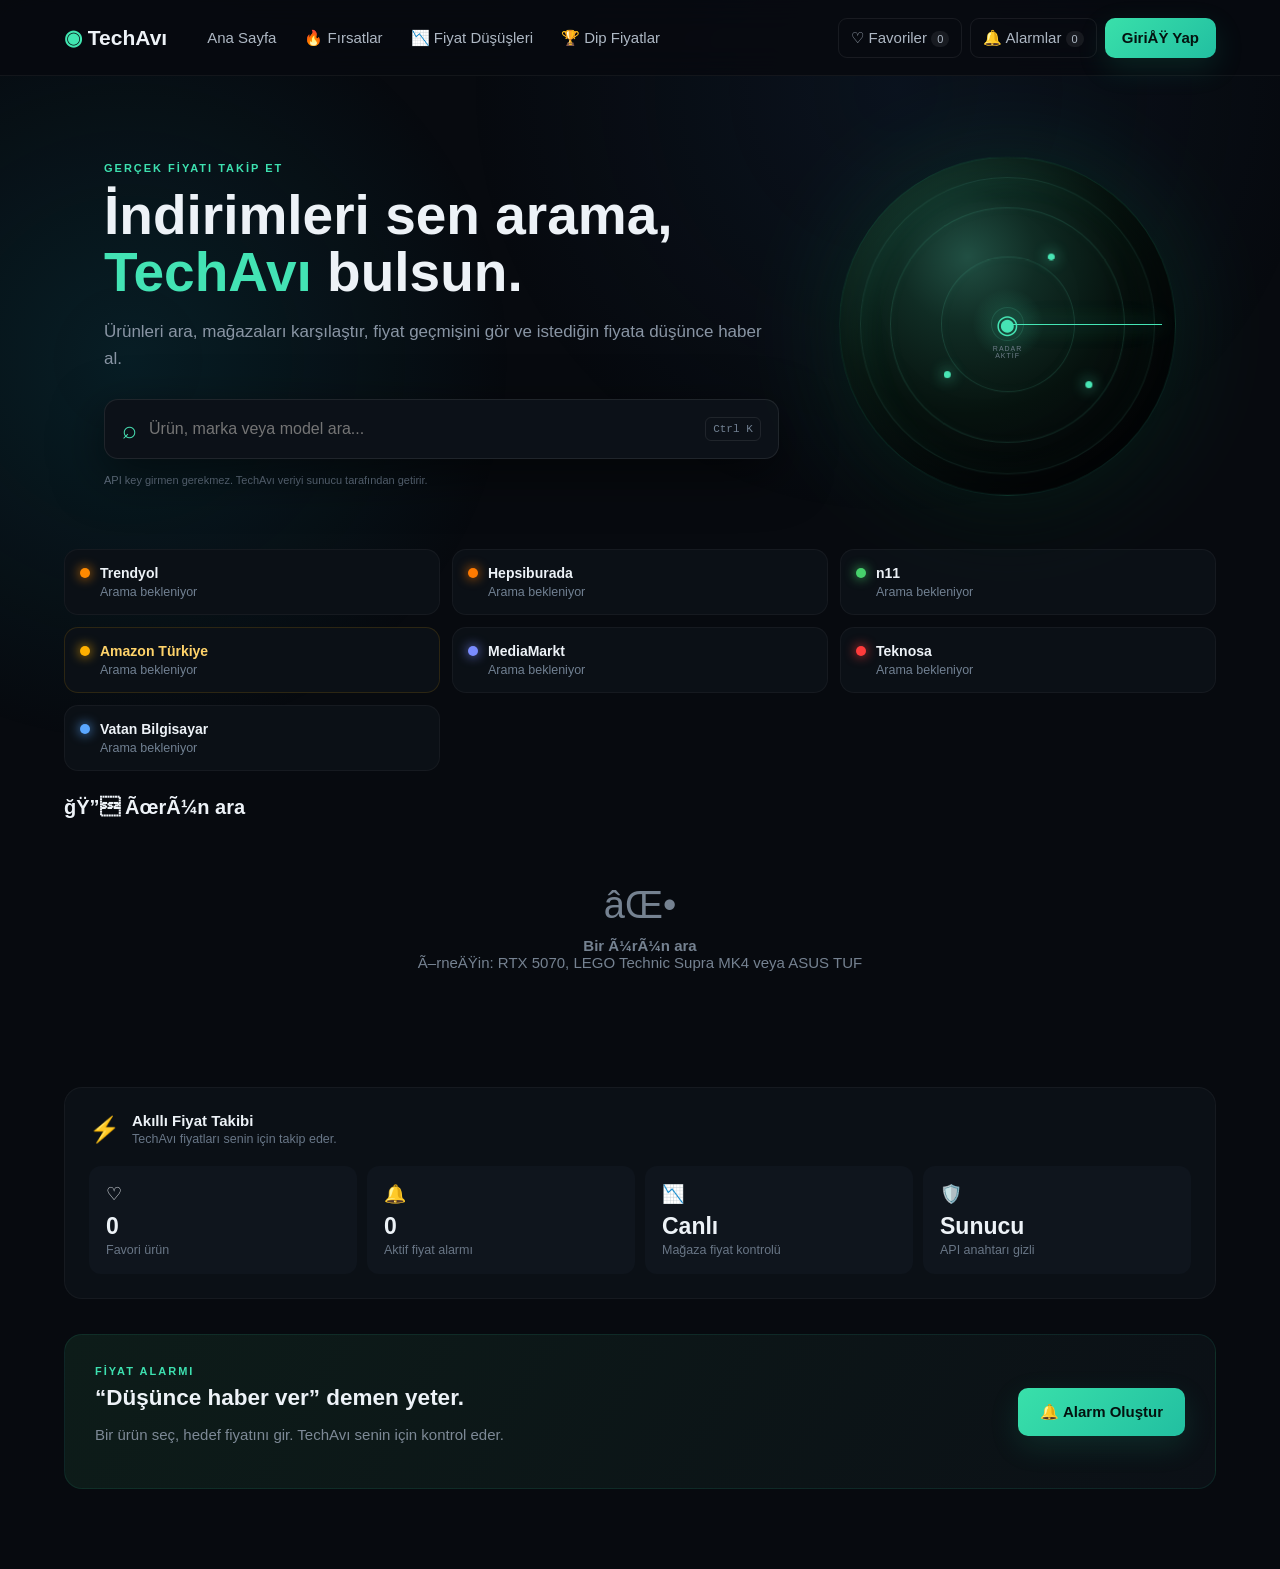
==== TECHAVIII_HIZLI_ARAMA/public/index.html @ 344e8104 "Add files via upload" ====
<!doctype html>
<html lang="tr">
<head>
<meta charset="utf-8">
<meta name="viewport" content="width=device-width,initial-scale=1">
<title>TechAvı — Akıllı Fiyat Takip</title>
<link rel="stylesheet" href="styles.css">
</head>
<body>
<div class="bg"></div>
<header>
  <div class="logo"><span>◉</span> TechAvı</div>
  <nav>
    <button data-page="home">Ana Sayfa</button>
    <button data-page="deals">🔥 Fırsatlar</button>
    <button data-page="drops">📉 Fiyat Düşüşleri</button>
    <button data-page="lowest">🏆 Dip Fiyatlar</button>
  </nav>
  <div class="head-actions">
    <button id="favBtn" class="ghost">♡ Favoriler <i id="favCount">0</i></button>
    <button id="alarmBtn" class="ghost">🔔 Alarmlar <i id="alarmCount">0</i></button>
    <button id="loginBtn" class="primary">Giriş Yap</button>
  </div>
</header>

<main>
<section class="hero">
  <div class="hero-copy">
    <div class="eyebrow">GERÇEK FİYATI TAKİP ET</div>
    <h1>İndirimleri sen arama,<br><em>TechAvı</em> bulsun.</h1>
    <p>Ürünleri ara, mağazaları karşılaştır, fiyat geçmişini gör ve istediğin fiyata düşünce haber al.</p>
    <div class="search-wrap">
      <div class="search"><span>⌕</span><input id="search" placeholder="Ürün, marka veya model ara..." autocomplete="off"><kbd>Ctrl K</kbd></div>
      <div id="suggestions" class="suggestions hidden"></div>
    </div>
    <div class="search-hint">API key girmen gerekmez. TechAvı veriyi sunucu tarafından getirir.</div>
  </div>
  <div class="radar-card">
    <div class="radar-ring r1"></div><div class="radar-ring r2"></div><div class="radar-ring r3"></div>
    <div class="radar-sweep"></div><div class="radar-dot d1"></div><div class="radar-dot d2"></div><div class="radar-dot d3"></div>
    <div class="radar-center">◉<small>RADAR<br>AKTİF</small></div>
  </div>
</section>

<section class="store-cards" aria-label="Mağaza sonuç sayıları">
  <button class="store-card" data-store="trendyol"><span class="store-dot trendyol"></span><strong>Trendyol</strong><small id="count-trendyol">Arama bekleniyor</small></button>
  <button class="store-card" data-store="hepsiburada"><span class="store-dot hepsiburada"></span><strong>Hepsiburada</strong><small id="count-hepsiburada">Arama bekleniyor</small></button>
  <button class="store-card" data-store="n11"><span class="store-dot n11"></span><strong>n11</strong><small id="count-n11">Arama bekleniyor</small></button>
  <button class="store-card amazon-card" data-store="amazon"><span class="store-dot amazon"></span><strong>Amazon Türkiye</strong><small id="count-amazon">Arama bekleniyor</small></button>
  <button class="store-card" data-store="mediamarkt"><span class="store-dot mediamarkt"></span><strong>MediaMarkt</strong><small id="count-mediamarkt">Arama bekleniyor</small></button>
  <button class="store-card" data-store="teknosa"><span class="store-dot teknosa"></span><strong>Teknosa</strong><small id="count-teknosa">Arama bekleniyor</small></button>
  <button class="store-card" data-store="vatan"><span class="store-dot vatan"></span><strong>Vatan Bilgisayar</strong><small id="count-vatan">Arama bekleniyor</small></button>
</section>

<section class="toolbar"><div><strong id="sectionTitle">🔎 Ürün ara</strong><span id="resultCount"></span></div></section>
<section id="grid" class="grid"></section>

<section class="dashboard"><div class="dash-title"><span>⚡</span><div><b>Akıllı Fiyat Takibi</b><small>TechAvı fiyatları senin için takip eder.</small></div></div>
  <div class="dash-cards">
    <div class="dash"><span>♡</span><b id="dashFav">0</b><small>Favori ürün</small></div>
    <div class="dash"><span>🔔</span><b id="dashAlarm">0</b><small>Aktif fiyat alarmı</small></div>
    <div class="dash"><span>📉</span><b>Canlı</b><small>Mağaza fiyat kontrolü</small></div>
    <div class="dash"><span>🛡️</span><b>Sunucu</b><small>API anahtarı gizli</small></div>
  </div>
</section>

<section class="cta">
  <div><div class="eyebrow">FİYAT ALARMI</div><h2>“Düşünce haber ver” demen yeter.</h2><p>Bir ürün seç, hedef fiyatını gir. TechAvı senin için kontrol eder.</p></div>
  <button id="ctaBtn" class="primary big">🔔 Alarm Oluştur</button>
</section>
</main>

<div id="modal" class="modal hidden"><div class="modal-box"><button class="close">×</button><div id="modalBody"></div></div></div>
<div id="toast"></div>
<script src="push-client.js?v=4"></script>
<script src="app.js?v=4"></script>
</body></html>
---- TECHAVIII_HIZLI_ARAMA/public/styles.css ----
*{box-sizing:border-box}body{margin:0;background:#070a0f;color:#edf2f7;font:15px Inter,Segoe UI,Arial,sans-serif}.bg{position:fixed;inset:0;z-index:-2;background:radial-gradient(circle at 70% 10%,#11243b55,transparent 35%),radial-gradient(circle at 10% 40%,#0b5a6840,transparent 30%)}button{font:inherit;color:inherit;border:0;cursor:pointer}header{height:76px;display:flex;align-items:center;gap:28px;padding:0 5vw;border-bottom:1px solid #ffffff0d;background:#070a0fdd;backdrop-filter:blur(16px);position:sticky;top:0;z-index:20}.logo{font-weight:800;font-size:21px;white-space:nowrap}.logo span{color:#41e6b1}.logo b{font-size:10px;color:#41e6b1;background:#41e6b11c;padding:4px 6px;border-radius:6px}nav{display:flex;gap:4px;flex:1}nav button,.ghost,.chips button,.sorts button{background:transparent;padding:10px 12px;border-radius:9px;color:#aeb8c4}nav button:hover,.ghost:hover,.chips button:hover,.sorts button:hover{background:#ffffff0a;color:#fff}.head-actions{display:flex;gap:8px}.ghost{border:1px solid #ffffff12}.ghost i{font-style:normal;background:#ffffff12;border-radius:10px;padding:2px 6px;font-size:11px}.primary{background:linear-gradient(135deg,#39e0aa,#22bfa1);color:#04120f;padding:11px 17px;border-radius:10px;font-weight:800;box-shadow:0 10px 30px #20d2a122}.hero{max-width:1200px;margin:0 auto;padding:78px 5vw 55px;display:flex;align-items:center;justify-content:space-between;gap:60px}.hero-copy{max-width:720px}.eyebrow{color:#3de1b0;font-size:11px;font-weight:900;letter-spacing:2px}.hero h1{font-size:55px;line-height:1.04;margin:13px 0}.hero h1 em{font-style:normal;color:#43e3b4}.hero p{color:#8995a4;font-size:17px;line-height:1.6}.search{height:60px;border:1px solid #ffffff15;background:#0c1118;border-radius:14px;display:flex;align-items:center;padding:0 17px;margin:27px 0 15px;box-shadow:0 15px 50px #0008}.search span{font-size:25px;color:#48dfb2}.search input{flex:1;background:none;border:0;outline:0;color:white;font-size:16px;padding:0 12px}.search kbd{font-size:11px;color:#718092;border:1px solid #ffffff15;padding:5px 7px;border-radius:6px}.chips{display:flex;gap:6px;flex-wrap:wrap}.chips button.active{background:#38dca91b;color:#52e8ba;border:1px solid #38dca933}.radar-card{width:310px;height:310px;border-radius:50%;position:relative;background:radial-gradient(circle,#123328 0,#09130f 38%,#070a0f 70%);border:1px solid #2ad9a422;box-shadow:0 0 90px #20d6a018}.radar-ring{position:absolute;border:1px solid #3de1b022;border-radius:50%;inset:15%}.r2{inset:30%}.r3{inset:45%}.radar-sweep{position:absolute;left:50%;top:50%;width:46%;height:1px;background:#45e5b5;transform-origin:left;animation:sweep 3s linear infinite;box-shadow:0 0 18px #45e5b5}.radar-dot{position:absolute;width:7px;height:7px;background:#48e5b4;border-radius:50%;box-shadow:0 0 14px #48e5b4}.d1{left:62%;top:29%}.d2{left:31%;top:64%}.d3{left:73%;top:67%}.radar-center{position:absolute;inset:42%;display:grid;place-items:center;color:#46e4b4;font-size:26px}.radar-center small{position:absolute;top:58px;text-align:center;font-size:7px;letter-spacing:1px;color:#6d7c88}@keyframes sweep{to{transform:rotate(360deg)}}main{max-width:1300px;margin:auto}.toolbar{padding:0 5vw 18px;display:flex;justify-content:space-between;align-items:center}.toolbar strong{font-size:20px}.toolbar span{color:#647384;margin-left:10px}.sorts{display:flex;background:#0b1016;border:1px solid #ffffff0c;border-radius:10px;padding:3px}.sorts button.active{background:#182129;color:#fff}.grid{padding:0 5vw;display:grid;grid-template-columns:repeat(4,minmax(0,1fr));gap:15px;align-items:stretch}.card{background:#0b1016;border:1px solid #ffffff0b;border-radius:15px;overflow:hidden;transition:transform .2s,border-color .2s,box-shadow .2s;cursor:pointer;display:flex;flex-direction:column;min-width:0}.card:hover{transform:translateY(-4px);border-color:#3de1b033;box-shadow:0 20px 50px #0006}.pic{height:210px;display:grid;place-items:center;font-size:66px;background:linear-gradient(135deg,#0e1720,#0a0d12);position:relative;padding:18px}.image-frame{width:100%;height:100%;display:grid;place-items:center;overflow:hidden}.product-image{display:block;width:100%;height:100%;object-fit:contain;object-position:center;transition:transform .25s ease}.card:hover .product-image{transform:scale(1.035)}.discount{position:absolute;top:12px;left:12px;background:#163e34;color:#54e4b9;border:1px solid #39d8a51f;padding:5px 8px;border-radius:7px;font-size:11px;font-weight:800}.heart{position:absolute;right:10px;top:10px;width:34px;height:34px;border-radius:9px;background:#0007;color:#b7c0c8}.heart.on{color:#49e5b4;background:#173a32}.info{padding:15px;display:flex;flex-direction:column;flex:1;min-width:0}.cat{color:#637487;font-size:10px;text-transform:uppercase;letter-spacing:1px;min-height:13px}.name{height:42px;margin:6px 0 12px;font-weight:750;line-height:1.3;display:-webkit-box;-webkit-line-clamp:2;-webkit-box-orient:vertical;overflow:hidden;word-break:break-word}.price-line{min-height:31px;display:flex;align-items:baseline;gap:7px;flex-wrap:wrap}.price{font-size:23px;font-weight:900;white-space:nowrap}.old{text-decoration:line-through;color:#596675;font-size:12px;margin-left:7px}.store{font-size:11px;color:#7d8b99;margin-top:8px;min-height:15px;white-space:nowrap;overflow:hidden;text-overflow:ellipsis}.card-actions{display:flex;margin-top:10px}.store-link{display:flex;align-items:center;justify-content:center;width:100%;min-height:38px;padding:9px 12px;border-radius:9px;background:linear-gradient(135deg,#39e0aa,#22bfa1);color:#04120f;font-size:12px;font-weight:900;text-decoration:none;border:1px solid #39e0aa55;box-shadow:0 8px 20px #20d2a11a;transition:transform .15s,filter .15s,box-shadow .15s}.store-link:hover{filter:brightness(1.06);transform:translateY(-1px);box-shadow:0 10px 25px #20d2a133}.store-link.disabled{background:#151d25;color:#667584;border-color:#ffffff0a;cursor:not-allowed;box-shadow:none}.bar{height:4px;background:#182028;border-radius:5px;margin-top:auto;padding-top:12px;box-sizing:content-box;overflow:hidden}.bar i{display:block;height:4px;background:#39ddb0;border-radius:5px}.dashboard{margin:70px 5vw 35px;padding:24px;border:1px solid #ffffff0b;background:#0b1016;border-radius:18px}.dash-title{display:flex;gap:12px;align-items:center}.dash-title>span{font-size:25px;color:#42e3b2}.dash-title b{display:block}.dash-title small{color:#687687}.dash-cards{display:grid;grid-template-columns:repeat(4,1fr);gap:10px;margin-top:20px}.dash{padding:17px;background:#0f151d;border-radius:12px}.dash span{font-size:18px}.dash b{display:block;font-size:23px;margin-top:8px}.dash small{color:#697686}.cta{margin:35px 5vw 80px;padding:30px;border-radius:18px;border:1px solid #2bd5a51b;background:linear-gradient(120deg,#0d1c19,#0b1016);display:flex;justify-content:space-between;align-items:center}.cta h2{margin:8px 0}.cta p{color:#7d8996}.big{padding:15px 22px}.modal{position:fixed;inset:0;background:#000b;display:grid;place-items:center;padding:20px;z-index:50}.hidden{display:none}.modal-box{width:min(760px,100%);max-height:90vh;overflow:auto;background:#0c1219;border:1px solid #ffffff16;border-radius:18px;padding:28px;position:relative;box-shadow:0 30px 100px #000}.close{position:absolute;right:15px;top:12px;background:#ffffff0a;border-radius:8px;width:34px;height:34px;font-size:22px}.detail-head{display:flex;gap:20px}.detail-emoji{font-size:80px;width:230px;height:230px;flex:0 0 230px;display:grid;place-items:center;background:#101821;border-radius:14px;padding:16px}.detail-emoji .image-frame{width:100%;height:100%}.detail-image{width:100%;height:100%;object-fit:contain}.detail-main{min-width:0;flex:1}.detail h2{margin:3px 0 8px}.detail-price{font-size:32px;font-weight:900}.analysis{margin:22px 0;padding:15px;background:#101820;border-radius:12px}.history{display:flex;align-items:end;gap:8px;height:120px;margin-top:15px}.history i{flex:1;background:#32d9aa55;border-radius:4px 4px 0 0;min-height:8px}.stores{display:grid;gap:8px;margin-top:15px}.store-row{display:flex;justify-content:space-between;align-items:center;background:#10161e;padding:12px;border-radius:10px}.actions{display:flex;gap:8px;margin-top:18px}.actions button{flex:1;padding:12px;border-radius:9px;background:#172029}.actions .primary{background:#39ddb0;color:#06130f}.alarm-form{display:flex;gap:8px;margin-top:14px}.alarm-form input{flex:1;background:#080c11;border:1px solid #ffffff18;color:white;padding:11px;border-radius:9px}#toast{position:fixed;right:25px;bottom:25px;background:#13231f;border:1px solid #39ddb055;color:#d9fff3;padding:13px 16px;border-radius:10px;transform:translateY(90px);opacity:0;transition:.25s;z-index:100}#toast.show{transform:none;opacity:1}@media(max-width:1000px){.grid{grid-template-columns:repeat(2,1fr)}.radar-card{display:none}nav{display:none}.dash-cards{grid-template-columns:repeat(2,1fr)}}@media(max-width:600px){.hero{padding-top:45px}.hero h1{font-size:39px}.grid{grid-template-columns:1fr}.head-actions .ghost{display:none}.toolbar{display:block}.sorts{margin-top:12px;overflow:auto}.cta{display:block}.cta .primary{margin-top:15px;width:100%}.dash-cards{grid-template-columns:1fr}.detail-head{display:block}.detail-emoji{width:100%}}

.loading-grid{min-height:260px;display:flex;flex-direction:column;align-items:center;justify-content:center;gap:14px;color:#738091}.loading-spinner{width:28px;height:28px;border:3px solid #ffffff12;border-top-color:#42e3b2;border-radius:50%;animation:spin .8s linear infinite}@keyframes spin{to{transform:rotate(360deg)}}


/* V7.1 instant product modal / stable layout */
body.modal-open{overflow:hidden}
.modal{backdrop-filter:blur(6px)}
.modal-box{width:min(900px,calc(100vw - 32px));max-height:min(88vh,820px);overflow-y:auto;overflow-x:hidden;padding:26px;scrollbar-gutter:stable}
.detail-head{display:grid;grid-template-columns:minmax(230px,310px) minmax(0,1fr);align-items:start;gap:24px}
.detail-emoji{width:100%;height:310px;min-width:0;flex:none;overflow:hidden}
.detail-emoji .image-frame{min-width:0;min-height:0}
.detail-image{display:block;width:100%;height:100%;object-fit:contain;object-position:center}
.detail-main{min-width:0;padding-top:3px}
.detail-main h2{font-size:24px;line-height:1.25;overflow-wrap:anywhere;display:-webkit-box;-webkit-box-orient:vertical;-webkit-line-clamp:3;overflow:hidden;max-width:100%;margin:4px 0 12px}
.detail-price{line-height:1.05;margin:6px 0 8px;white-space:nowrap;overflow:hidden;text-overflow:ellipsis}
.offer-head{display:flex;align-items:center;justify-content:space-between;gap:12px;margin-top:22px}
.offer-head h3{margin:0;min-width:0}
#detailStatus{font-size:11px;color:#6f8190;white-space:nowrap}
.stores{min-width:0}
.store-row{min-width:0;gap:14px}
.store-row>span{min-width:0;overflow-wrap:anywhere}
.store-row>b{flex:0 0 auto;white-space:nowrap}
.skeleton-row{position:relative;overflow:hidden}
.skeleton-row:after{content:"";position:absolute;inset:0;background:linear-gradient(90deg,transparent,#ffffff08,transparent);transform:translateX(-100%);animation:skeleton 1.2s infinite}
@keyframes skeleton{to{transform:translateX(100%)}}
@media(max-width:700px){.modal{padding:10px}.modal-box{width:100%;max-height:94vh;padding:18px}.detail-head{grid-template-columns:1fr;gap:16px}.detail-emoji{height:240px}.detail-main h2{font-size:20px}.actions{position:sticky;bottom:0;background:#0c1219;padding-top:8px}.offer-head{align-items:flex-start;flex-direction:column;gap:5px}}

/* V7.6 store switcher + live cross-store comparison */
.store-switcher{display:grid;grid-template-columns:repeat(3,minmax(0,1fr));gap:12px;margin:2px 0 2px}
.store-switch-card{background:#0b1016;border:1px solid #ffffff10;border-radius:14px;padding:15px;text-align:left;transition:.2s;min-width:0}
.store-switch-card:hover,.store-switch-card.active{border-color:#3de1b055;background:#0e1718;transform:translateY(-2px)}
.store-switch-top{display:flex;justify-content:space-between;gap:8px;align-items:center}.store-switch-top b{font-size:14px}.store-switch-top span{font-size:11px;color:#708091}
.store-switch-price{font-size:21px;font-weight:900;margin-top:10px;white-space:nowrap;overflow:hidden;text-overflow:ellipsis}.store-switch-card small{display:block;color:#667584;margin-top:5px;white-space:nowrap;overflow:hidden;text-overflow:ellipsis}
.comparison-title{display:flex;align-items:center;justify-content:space-between;gap:12px;margin:8px 0 0;padding:0 2px}.comparison-title b{display:block}.comparison-title small{display:block;color:#667584;margin-top:3px}.all-stores-btn{background:#101820;border:1px solid #ffffff10;padding:8px 11px;border-radius:9px;color:#9ba8b5}.all-stores-btn.active{border-color:#3de1b055;color:#52e8ba}
.comparison-row{border:1px solid transparent}.comparison-row.cheapest{border-color:#38dca944;background:#10231f}.comparison-row.cheapest b{color:#52e8ba}.comparison-row b{font-size:16px}
@media(max-width:700px){.store-switcher{grid-template-columns:1fr}.comparison-title{align-items:flex-start;flex-direction:column}}

/* V7.7 store cards: show result counts, never a representative price. */
.store-switch-count{font-size:1.35rem;font-weight:800;letter-spacing:-.02em;margin:10px 0 4px;color:#eef5f8}
.store-switch-card small{display:block;line-height:1.35}
/* V8 gelişmiş arama, filtreler, hesap ve admin */
.search-wrap{position:relative;max-width:760px}.suggestions{position:absolute;left:0;right:0;top:calc(100% + 8px);z-index:30;background:#0b1118;border:1px solid #ffffff15;border-radius:12px;overflow:hidden;box-shadow:0 20px 60px #0008}.suggestions button{display:block;width:100%;text-align:left;padding:12px 15px;background:transparent;border:0;border-bottom:1px solid #ffffff08;color:#cbd5df}.suggestions button:hover{background:#14201f;color:#50e5b7}.filter-panel{margin:0 5vw 18px;padding:16px;background:#0b1016;border:1px solid #ffffff0b;border-radius:15px}.filter-head{display:flex;justify-content:space-between;align-items:center;gap:12px}.filter-head b{display:block}.filter-head small{display:block;color:#697888;margin-top:4px}.filter-head button{background:#101820;border:1px solid #ffffff12;border-radius:8px;padding:8px 12px;color:#aeb9c3}.filter-grid{display:grid;grid-template-columns:repeat(4,minmax(0,1fr));gap:10px;margin-top:14px}.filter-grid label{font-size:11px;color:#7d8c9b}.filter-grid input,.filter-grid select{display:block;width:100%;box-sizing:border-box;margin-top:6px;background:#080d12;border:1px solid #ffffff12;border-radius:9px;color:#eaf2f6;padding:10px}.filter-grid .check{display:flex;align-items:center;gap:8px;padding-top:24px;color:#a7b3bf}.filter-grid .check input{width:auto;margin:0}.filter-apply{margin-top:20px;padding:10px 15px}.compare-bar{grid-column:1/-1;display:flex;justify-content:center;margin:-4px 0 10px}.compare-bar span{opacity:.7}.op-badge{position:absolute;left:12px;bottom:12px;padding:5px 8px;border-radius:7px;font-size:10px;font-weight:800;border:1px solid #ffffff10}.op-badge.hot{background:#3b2920;color:#ffbf75}.op-badge.good{background:#18302c;color:#57e3bb}.mini-meta{font-size:10px;color:#718190;margin-top:5px}.detail-sub{font-size:12px;color:#82909d}.action-link{display:inline-flex;align-items:center;padding:12px;border-radius:9px;background:#111b23;color:#4ce3b5;text-decoration:none}.analysis-grid{display:grid;grid-template-columns:repeat(3,1fr);gap:10px}.analysis-grid div{background:#0b1117;border-radius:10px;padding:12px}.analysis-grid b,.analysis-grid strong{display:block}.analysis-grid b{font-size:11px;color:#748493}.analysis-grid strong{font-size:17px;margin-top:6px}.history-bars{height:130px;display:flex;align-items:flex-end;gap:3px;margin-top:14px;padding:8px;background:#0a1016;border-radius:10px}.history-bars i{flex:1;min-width:3px;background:#39ddb0;opacity:.65;border-radius:3px 3px 0 0}.history-meta{display:flex;justify-content:space-between;gap:10px;margin-top:8px;font-size:11px;color:#72808e}.empty-history{padding:25px 5px;color:#718090;font-size:12px}.auth-box{max-width:420px;margin:auto}.auth-tabs{display:flex;background:#0a1016;border-radius:10px;padding:3px;margin-bottom:16px}.auth-tabs button{flex:1;background:transparent;border:0;padding:10px;border-radius:8px;color:#8c9aa8}.auth-tabs button.active{background:#17231f;color:#51e4b7}.auth-box input{display:block;width:100%;box-sizing:border-box;background:#080d12;border:1px solid #ffffff12;color:#fff;padding:12px;border-radius:9px;margin:9px 0}.auth-box #authSubmit{width:100%;margin-top:8px}.account-panel{max-width:500px;margin:auto}.account-panel p{color:#718090}.account-actions{display:flex;gap:8px}.account-actions button{flex:1;padding:12px;border-radius:9px}.admin-head{display:flex;justify-content:space-between;gap:12px;align-items:flex-start}.admin-head h2{margin:0}.admin-head p{color:#718090}.admin-head button{background:#111b23;border:1px solid #ffffff12;color:#aeb9c3;border-radius:9px;padding:9px 12px}.admin-stats{display:grid;grid-template-columns:repeat(5,1fr);gap:8px;margin:18px 0}.admin-stats div{background:#10171f;border-radius:10px;padding:13px}.admin-stats b,.admin-stats span{display:block}.admin-stats b{font-size:20px}.admin-stats span{font-size:10px;color:#718090;margin-top:5px}.admin-users{display:grid;gap:7px}
@media(max-width:900px){.filter-grid{grid-template-columns:repeat(2,1fr)}.admin-stats{grid-template-columns:repeat(2,1fr)}}
@media(max-width:600px){.filter-grid{grid-template-columns:1fr}.filter-grid .check{padding-top:8px}.analysis-grid{grid-template-columns:1fr}.history-meta{display:block}.history-meta span{display:block;margin-top:4px}.admin-stats{grid-template-columns:1fr}.account-actions{display:block}.account-actions button{width:100%;margin-top:8px}}

/* TechAvıV1 final UI */
.radar-card{width:340px;height:340px;border-radius:50%;overflow:hidden;transform:perspective(900px) rotateX(4deg);background:radial-gradient(circle at 38% 30%,#214f43 0,#102c24 22%,#07130f 50%,#05080b 76%);box-shadow:inset -28px -24px 55px #0009,inset 16px 14px 40px #5affcf10,0 0 100px #20d6a022,0 28px 70px #0008}
.radar-card:before{content:'';position:absolute;inset:6%;border-radius:50%;border:1px solid #7af9d31a;box-shadow:inset 0 0 30px #55e7b00c}
.radar-ring{border-color:#63e8bd25;box-shadow:inset 0 0 12px #50e0b008}
.radar-sweep{box-shadow:0 0 20px #45e5b5,0 0 45px #45e5b544}
.radar-center{inset:39%;background:radial-gradient(circle,#4ae7b533,transparent 68%);border-radius:50%;}
.alarm-success{padding:13px;border-radius:10px;background:#123126;color:#8ff3d1;border:1px solid #39ddb033;margin-bottom:10px}
.secondary{background:#111b23;border:1px solid #ffffff12;padding:10px 14px;border-radius:9px;color:#d8e1e8}
.verification-box{text-align:center;max-width:460px;margin:auto;padding:12px}.verification-icon{font-size:48px}.verification-box p{color:#7e8c99;line-height:1.6}.verification-link{display:block;margin:14px 0;padding:11px;border-radius:9px;background:#123027;color:#5de8ba;text-decoration:none}.verification-box button{display:block;width:100%;margin-top:9px;padding:11px;border-radius:9px}.verification-box #resendVerification{background:linear-gradient(135deg,#39e0aa,#22bfa1);color:#04120f;font-weight:800}
@media(max-width:1000px){.radar-card{display:none}}

/* TechAvı V3-style store/search additions */
.search-wrap{position:relative}
.search-hint{font-size:11px;color:#647384;margin-top:7px}
.suggestions{position:absolute;left:0;right:0;top:67px;background:#0c1219;border:1px solid #ffffff16;border-radius:12px;overflow:hidden;z-index:30;box-shadow:0 20px 50px #0008}
.suggestions button{display:block;width:100%;text-align:left;background:transparent;padding:11px 14px;color:#c9d2db;border-bottom:1px solid #ffffff08}
.suggestions button:hover{background:#ffffff08;color:#52e8ba}
.hidden{display:none!important}
.store-cards{padding:0 5vw 25px;display:grid;grid-template-columns:repeat(3,minmax(0,1fr));gap:12px}
.store-card{background:#0b1016;border:1px solid #ffffff0b;border-radius:14px;padding:15px;text-align:left;display:grid;grid-template-columns:auto 1fr;column-gap:10px;align-items:center;transition:.2s}
.store-card:hover,.store-card.active{border-color:#3de1b055;background:#0e1718;transform:translateY(-2px)}
.store-card strong{font-size:14px}.store-card small{grid-column:2;color:#718092;margin-top:4px}.store-dot{width:10px;height:10px;border-radius:50%;display:block;box-shadow:0 0 12px currentColor}.store-dot.trendyol{color:#ff8a00;background:#ff8a00}.store-dot.hepsiburada{color:#ff7a00;background:#ff7a00}.store-dot.n11{color:#47d16c;background:#47d16c}.store-dot.mediamarkt{color:#7a8cff;background:#7a8cff}.store-dot.teknosa{color:#ff3b3b;background:#ff3b3b}.store-dot.vatan{color:#5aa7ff;background:#5aa7ff}.store-dot.amazon{color:#ffb000;background:#ffb000}.amazon-card{border-color:#ffb00022}.amazon-card strong{color:#ffd36a}
.store-card.active strong{color:#52e8ba}
.loading-grid{min-height:260px;display:flex;flex-direction:column;align-items:center;justify-content:center;gap:14px;color:#738091;grid-column:1/-1}.loading-spinner{width:28px;height:28px;border:3px solid #ffffff12;border-top-color:#42e3b2;border-radius:50%;animation:spin .8s linear infinite}@keyframes spin{to{transform:rotate(360deg)}}
.empty-grid{grid-column:1/-1;min-height:180px;display:grid;place-items:center;text-align:center;color:#758291;padding:30px}
.filter-note{grid-column:1/-1;color:#708091;font-size:12px;margin-top:-6px}
@media(max-width:700px){.store-cards{grid-template-columns:1fr}.suggestions{top:67px}}
.auth-box{display:flex;flex-direction:column;gap:12px}.auth-box input{background:#080c11;border:1px solid #ffffff18;color:#fff;padding:12px;border-radius:9px;outline:0}.auth-tabs{display:flex;gap:7px;margin-bottom:5px}.auth-tabs button{background:#101820;padding:10px 13px;border-radius:9px}.auth-tabs .active{background:#18352f;color:#52e8ba}.auth-box .primary{width:100%}.msg{min-height:20px;color:#ff9b9b;font-size:13px}.danger{background:#321b20;color:#ffb1b8;padding:8px 10px;border-radius:8px}.cheapest{border:1px solid #38dca944!important;background:#10231f!important}.modal-open{overflow:hidden}.offer-head{display:flex;align-items:center;justify-content:space-between;gap:12px;margin-top:22px}.offer-head h3{margin:0}.offer-head span{font-size:11px;color:#6f8190}


/* Fiyat alarmı düzeltmesi */
.alarm-box{width:min(620px,92vw);max-width:620px}
.alarm-form{display:grid;grid-template-columns:1fr auto;gap:12px;align-items:end;margin-top:18px}
.alarm-form label{grid-column:1/-1;display:block;font-size:13px;font-weight:700;color:#aebbc7;margin-bottom:-5px}
.alarm-form input#targetPrice{width:100%;min-width:0;height:56px;padding:0 16px;border-radius:12px;border:1px solid #ffffff22;background:#0d141c;color:#f4f8fb;font-size:20px;font-weight:700;outline:none;box-sizing:border-box}
.alarm-form input#targetPrice:focus{border-color:#39ddb0;box-shadow:0 0 0 3px #39ddb01c}
.alarm-form input#targetPrice::placeholder{color:#718090;font-size:16px}
.alarm-form button#saveAlarm{height:56px;white-space:nowrap;padding:0 24px}
@media(max-width:600px){
  .alarm-box{width:min(94vw,620px)}
  .alarm-form{grid-template-columns:1fr}
  .alarm-form button#saveAlarm{width:100%}
}
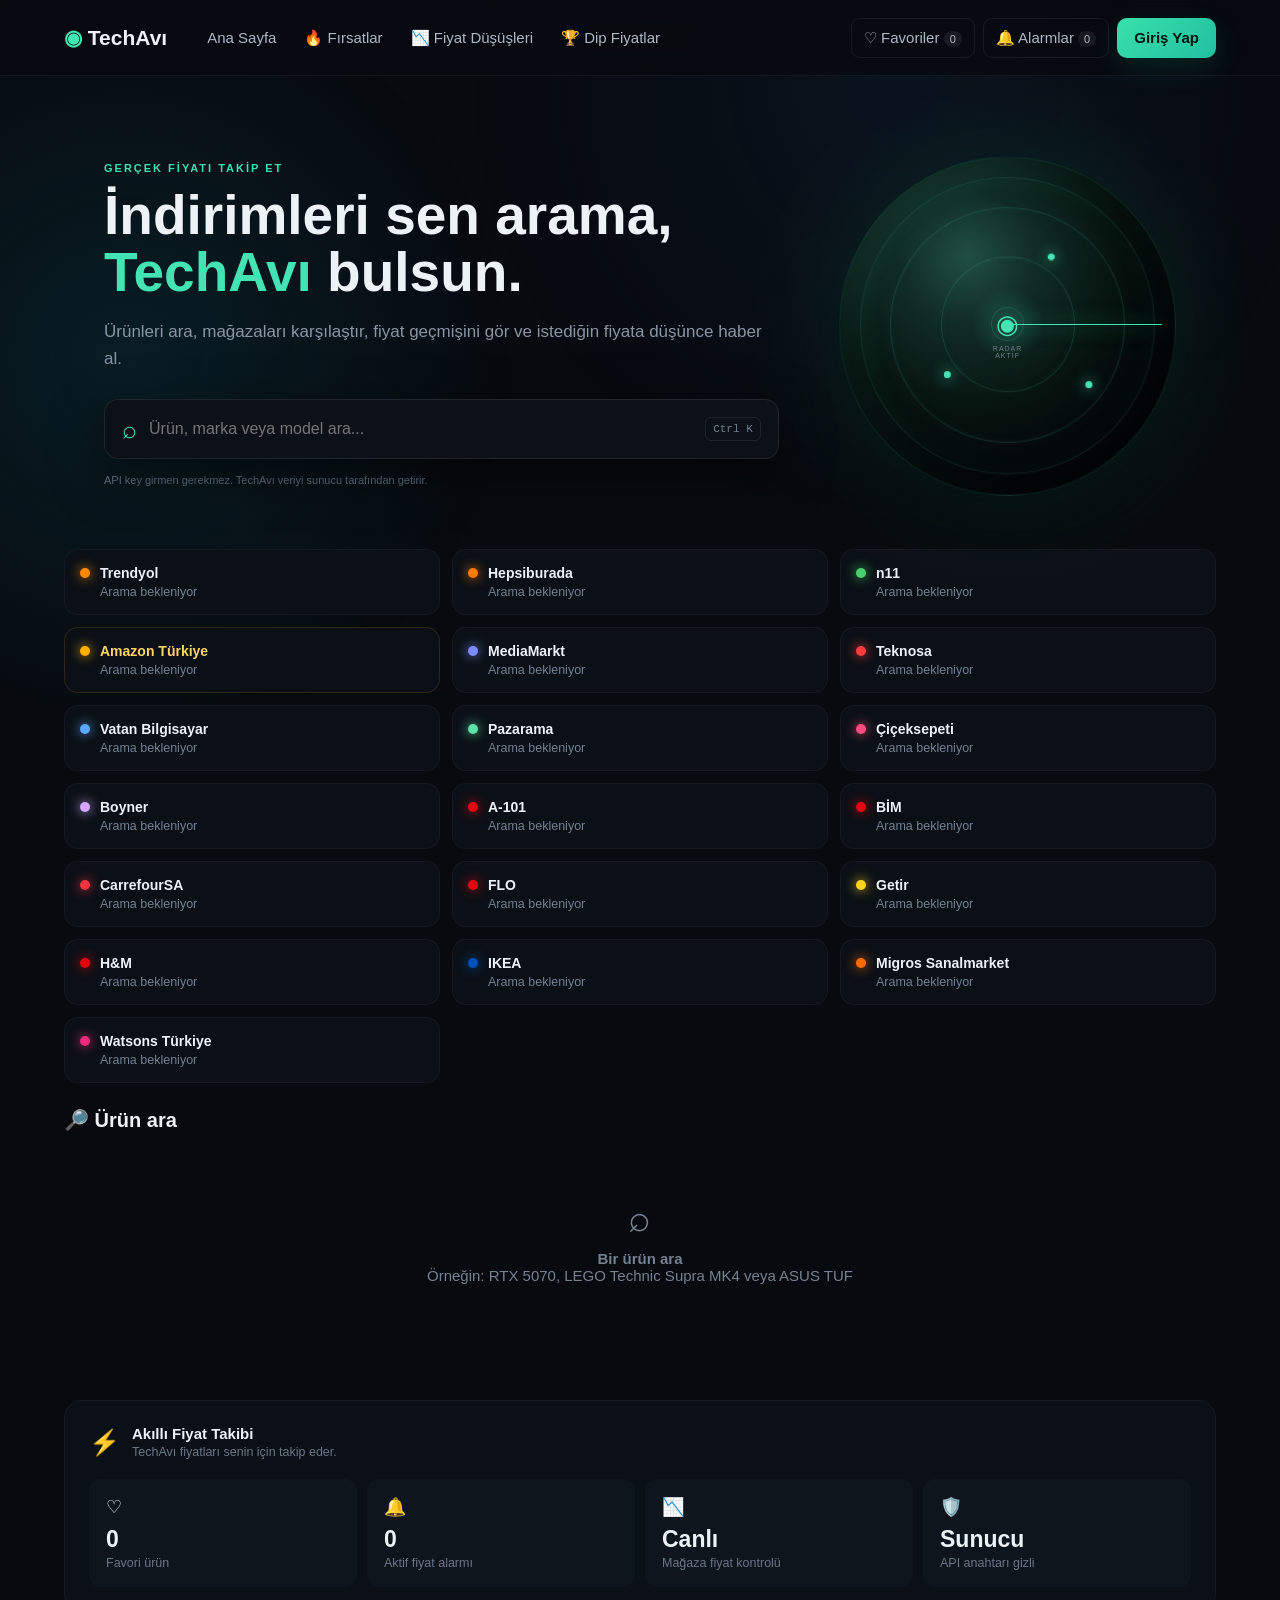
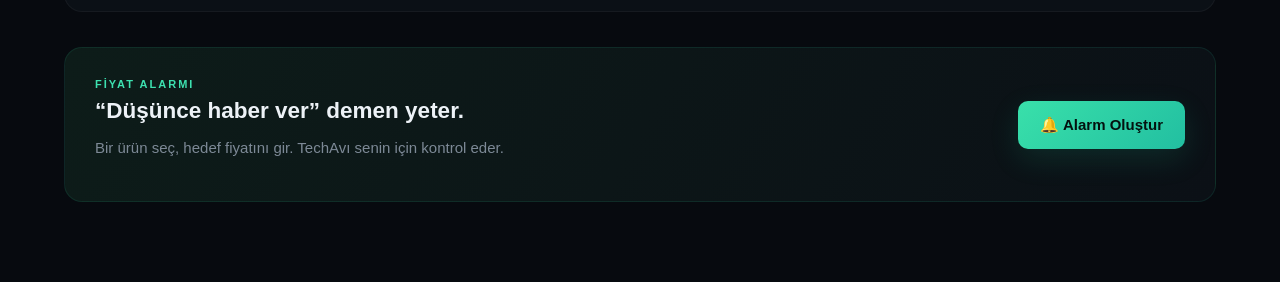
==== commit 4f1b441b: "Add files via upload" ====
--- a/TECHAVIII_HIZLI_ARAMA/public/index.html
+++ b/TECHAVIII_HIZLI_ARAMA/public/index.html
@@ -5,6 +5,11 @@
 <meta name="viewport" content="width=device-width,initial-scale=1">
 <title>TechAvı — Akıllı Fiyat Takip</title>
 <link rel="stylesheet" href="styles.css">
+<link rel="manifest" href="/manifest.json">
+<meta name="theme-color" content="#070a0f">
+<meta name="mobile-web-app-capable" content="yes">
+<meta name="apple-mobile-web-app-capable" content="yes">
+<meta name="apple-mobile-web-app-status-bar-style" content="black-translucent">
 </head>
 <body>
 <div class="bg"></div>
@@ -19,6 +24,7 @@
   <div class="head-actions">
     <button id="favBtn" class="ghost">♡ Favoriler <i id="favCount">0</i></button>
     <button id="alarmBtn" class="ghost">🔔 Alarmlar <i id="alarmCount">0</i></button>
+    <button id="installBtn" class="ghost hidden">📲 Uygulamayı Yükle</button>
     <button id="loginBtn" class="primary">Giriş Yap</button>
   </div>
 </header>
@@ -50,9 +56,22 @@
   <button class="store-card" data-store="mediamarkt"><span class="store-dot mediamarkt"></span><strong>MediaMarkt</strong><small id="count-mediamarkt">Arama bekleniyor</small></button>
   <button class="store-card" data-store="teknosa"><span class="store-dot teknosa"></span><strong>Teknosa</strong><small id="count-teknosa">Arama bekleniyor</small></button>
   <button class="store-card" data-store="vatan"><span class="store-dot vatan"></span><strong>Vatan Bilgisayar</strong><small id="count-vatan">Arama bekleniyor</small></button>
+  <button class="store-card" data-store="pazarama"><span class="store-dot pazarama"></span><strong>Pazarama</strong><small id="count-pazarama">Arama bekleniyor</small></button>
+  <button class="store-card" data-store="ciceksepeti"><span class="store-dot ciceksepeti"></span><strong>Çiçeksepeti</strong><small id="count-ciceksepeti">Arama bekleniyor</small></button>
+  <button class="store-card" data-store="boyner"><span class="store-dot boyner"></span><strong>Boyner</strong><small id="count-boyner">Arama bekleniyor</small></button>
+  <button class="store-card" data-store="a101"><span class="store-dot a101"></span><strong>A-101</strong><small id="count-a101">Arama bekleniyor</small></button>
+  <button class="store-card" data-store="bim"><span class="store-dot bim"></span><strong>BİM</strong><small id="count-bim">Arama bekleniyor</small></button>
+  <button class="store-card" data-store="carrefoursa"><span class="store-dot carrefoursa"></span><strong>CarrefourSA</strong><small id="count-carrefoursa">Arama bekleniyor</small></button>
+  <button class="store-card" data-store="flo"><span class="store-dot flo"></span><strong>FLO</strong><small id="count-flo">Arama bekleniyor</small></button>
+  <button class="store-card" data-store="getir"><span class="store-dot getir"></span><strong>Getir</strong><small id="count-getir">Arama bekleniyor</small></button>
+  <button class="store-card" data-store="hm"><span class="store-dot hm"></span><strong>H&amp;M</strong><small id="count-hm">Arama bekleniyor</small></button>
+  <button class="store-card" data-store="ikea"><span class="store-dot ikea"></span><strong>IKEA</strong><small id="count-ikea">Arama bekleniyor</small></button>
+  <button class="store-card" data-store="migros"><span class="store-dot migros"></span><strong>Migros Sanalmarket</strong><small id="count-migros">Arama bekleniyor</small></button>
+  <button class="store-card" data-store="watsons"><span class="store-dot watsons"></span><strong>Watsons Türkiye</strong><small id="count-watsons">Arama bekleniyor</small></button>
 </section>
 
 <section class="toolbar"><div><strong id="sectionTitle">🔎 Ürün ara</strong><span id="resultCount"></span></div></section>
+<section id="apiUsage" class="api-usage hidden" aria-live="polite"></section>
 <section id="grid" class="grid"></section>
 
 <section class="dashboard"><div class="dash-title"><span>⚡</span><div><b>Akıllı Fiyat Takibi</b><small>TechAvı fiyatları senin için takip eder.</small></div></div>
--- a/TECHAVIII_HIZLI_ARAMA/public/styles.css
+++ b/TECHAVIII_HIZLI_ARAMA/public/styles.css
@@ -65,7 +65,7 @@
 .store-cards{padding:0 5vw 25px;display:grid;grid-template-columns:repeat(3,minmax(0,1fr));gap:12px}
 .store-card{background:#0b1016;border:1px solid #ffffff0b;border-radius:14px;padding:15px;text-align:left;display:grid;grid-template-columns:auto 1fr;column-gap:10px;align-items:center;transition:.2s}
 .store-card:hover,.store-card.active{border-color:#3de1b055;background:#0e1718;transform:translateY(-2px)}
-.store-card strong{font-size:14px}.store-card small{grid-column:2;color:#718092;margin-top:4px}.store-dot{width:10px;height:10px;border-radius:50%;display:block;box-shadow:0 0 12px currentColor}.store-dot.trendyol{color:#ff8a00;background:#ff8a00}.store-dot.hepsiburada{color:#ff7a00;background:#ff7a00}.store-dot.n11{color:#47d16c;background:#47d16c}.store-dot.mediamarkt{color:#7a8cff;background:#7a8cff}.store-dot.teknosa{color:#ff3b3b;background:#ff3b3b}.store-dot.vatan{color:#5aa7ff;background:#5aa7ff}.store-dot.amazon{color:#ffb000;background:#ffb000}.amazon-card{border-color:#ffb00022}.amazon-card strong{color:#ffd36a}
+.store-card strong{font-size:14px}.store-card small{grid-column:2;color:#718092;margin-top:4px}.store-dot{width:10px;height:10px;border-radius:50%;display:block;box-shadow:0 0 12px currentColor}.store-dot.trendyol{color:#ff8a00;background:#ff8a00}.store-dot.hepsiburada{color:#ff7a00;background:#ff7a00}.store-dot.n11{color:#47d16c;background:#47d16c}.store-dot.mediamarkt{color:#7a8cff;background:#7a8cff}.store-dot.teknosa{color:#ff3b3b;background:#ff3b3b}.store-dot.vatan{color:#5aa7ff;background:#5aa7ff}.store-dot.amazon{color:#ffb000;background:#ffb000}.store-dot.pazarama{color:#5ee1a7;background:#5ee1a7}.store-dot.ciceksepeti{color:#ff4b7d;background:#ff4b7d}.store-dot.boyner{color:#d5a7ff;background:#d5a7ff}.amazon-card{border-color:#ffb00022}.amazon-card strong{color:#ffd36a}
 .store-card.active strong{color:#52e8ba}
 .loading-grid{min-height:260px;display:flex;flex-direction:column;align-items:center;justify-content:center;gap:14px;color:#738091;grid-column:1/-1}.loading-spinner{width:28px;height:28px;border:3px solid #ffffff12;border-top-color:#42e3b2;border-radius:50%;animation:spin .8s linear infinite}@keyframes spin{to{transform:rotate(360deg)}}
 .empty-grid{grid-column:1/-1;min-height:180px;display:grid;place-items:center;text-align:center;color:#758291;padding:30px}
@@ -87,3 +87,23 @@
   .alarm-form{grid-template-columns:1fr}
   .alarm-form button#saveAlarm{width:100%}
 }
+
+
+.api-usage {
+  margin: 0 0 18px;
+  padding: 12px 16px;
+  border: 1px solid rgba(255,255,255,.10);
+  border-radius: 14px;
+  background: rgba(20,24,32,.72);
+  color: #cbd5e1;
+  font-size: 12px;
+}
+.api-usage-title { font-weight: 800; margin-bottom: 8px; color: #fff; }
+.api-usage-items { display: flex; flex-wrap: wrap; gap: 7px; }
+.api-usage-items span { padding: 6px 9px; border-radius: 9px; background: rgba(255,255,255,.055); }
+.api-usage-total { margin-top: 8px; opacity: .82; }
+.api-usage.hidden { display: none; }
+
+.store-dot.a101{color:#e30613;background:#e30613}.store-dot.bim{color:#e30613;background:#e30613}.store-dot.carrefoursa{color:#ef3340;background:#ef3340}.store-dot.flo{color:#e30613;background:#e30613}.store-dot.getir{color:#ffd21f;background:#ffd21f}.store-dot.hm{color:#e50010;background:#e50010}.store-dot.ikea{color:#0051ba;background:#0051ba}.store-dot.migros{color:#ff6b00;background:#ff6b00}.store-dot.watsons{color:#ee2a7b;background:#ee2a7b}
+@media(max-width:700px){.store-cards{grid-template-columns:repeat(2,minmax(0,1fr))}}
+@media(max-width:480px){.store-cards{grid-template-columns:1fr}}
